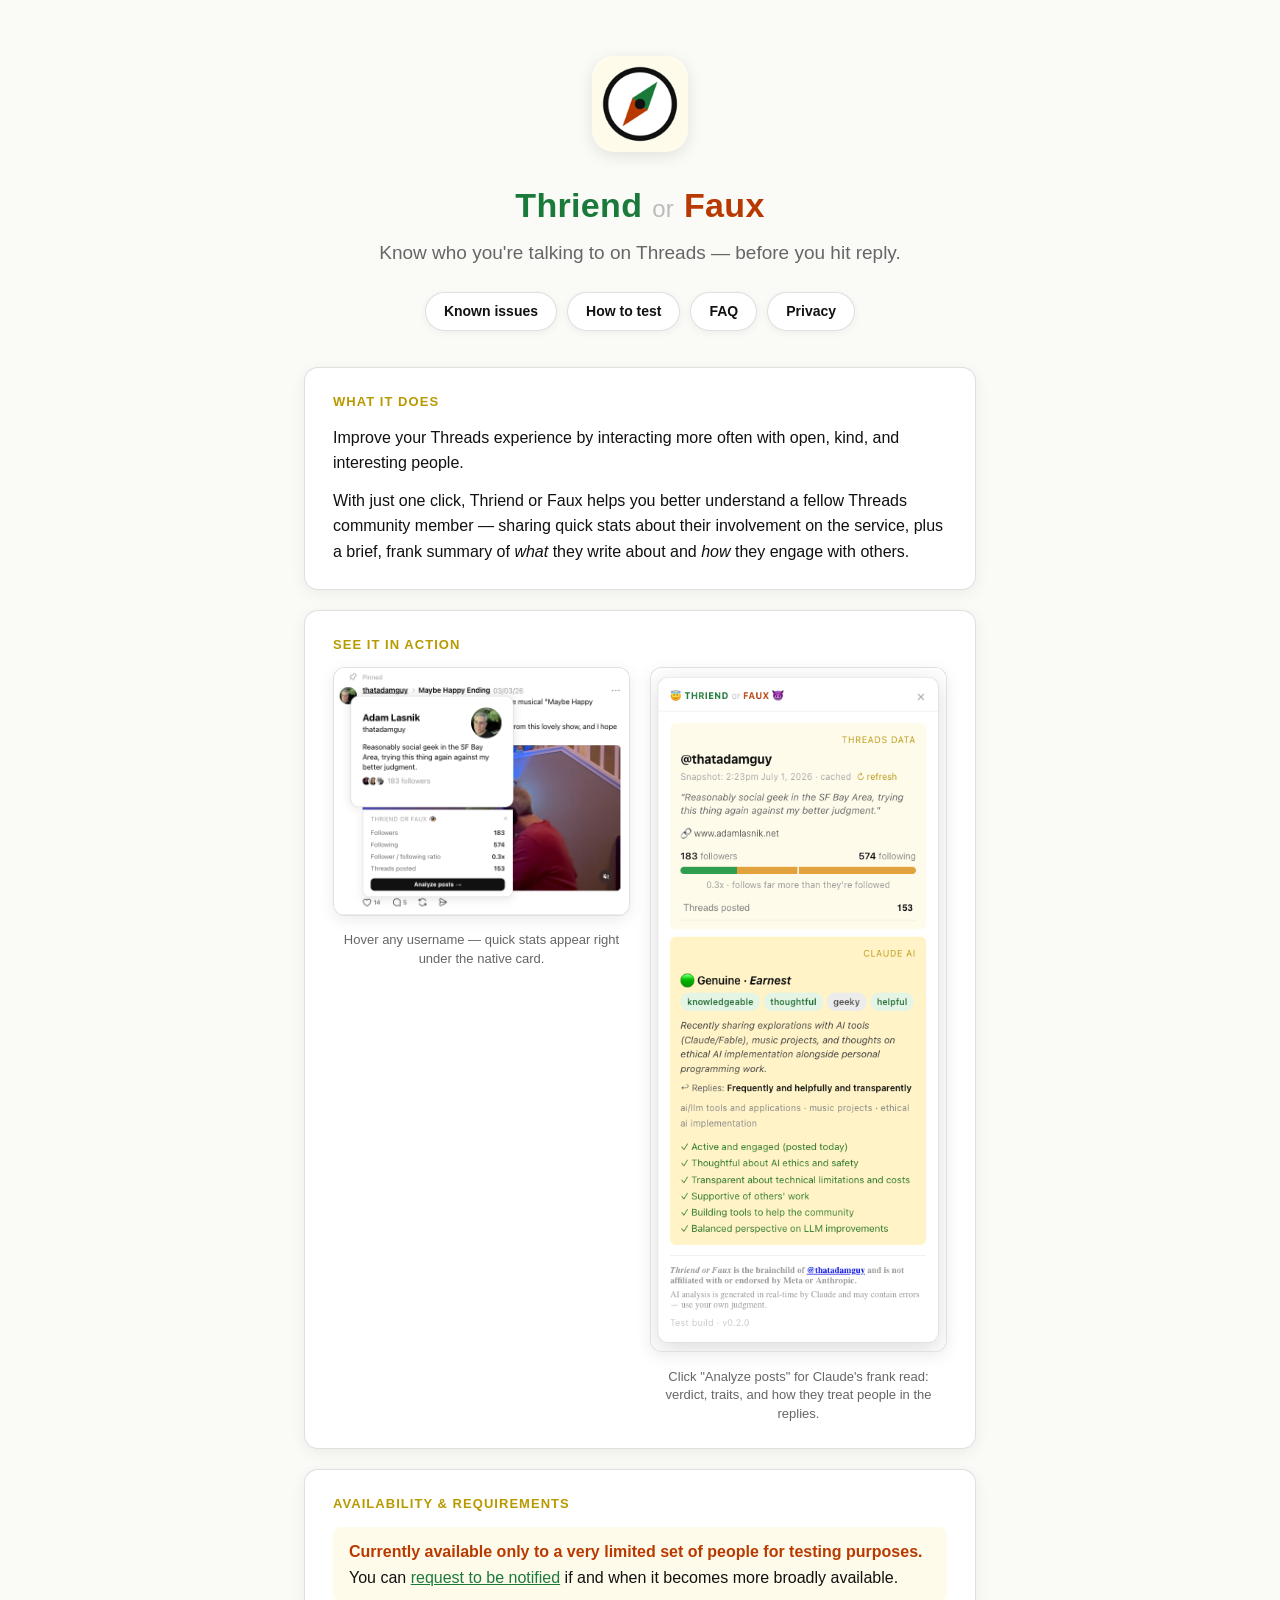
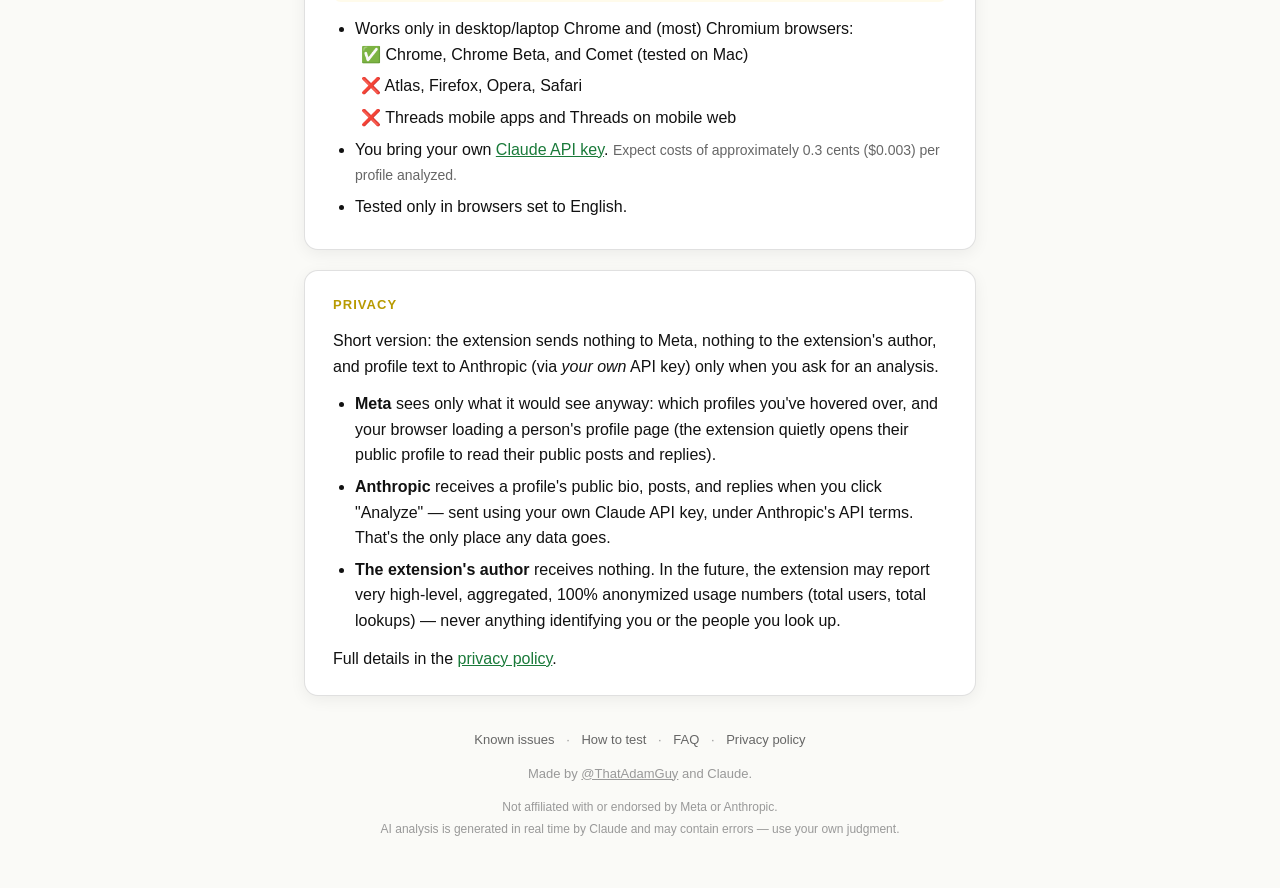
==== docs/index.html @ 0c08d5c1 "Rebuild how-to-test with pin note, bust favicon cache, drop logo-options page Co-Authored-By: Claude" ====
<!DOCTYPE html>
<html lang="en">
<head>
<meta charset="utf-8">
<meta name="viewport" content="width=device-width, initial-scale=1">
<title>Thriend or Faux — know who you&#8217;re talking to on Threads</title>
<meta name="description" content="A Chrome extension for Threads that shows quick stats and a frank AI summary of any profile you hover — so you can engage with the people worth engaging with.">
<link rel="icon" href="icon128.png?v=2">
<link rel="stylesheet" href="site.css">
</head>
<body>
<div class="wrap">

  <header class="hero">
    <img class="logo" src="icon128.png" alt="Thriend or Faux logo">
    <h1><span class="thriend">Thriend</span> <span class="or">or</span> <span class="faux">Faux</span></h1>
    <p class="tagline">Know who you're talking to on Threads — before you hit reply.</p>
    <nav class="site-nav">
      <a href="known-issues.html">Known issues</a>
      <a href="how-to-test.html">How to test</a>
      <a href="faq.html">FAQ</a>
      <a href="privacy.html">Privacy</a>
    </nav>
  </header>

  <section>
    <h2>What it does</h2>
    <p>Improve your Threads experience by interacting more often with open, kind, and interesting people.</p>
    <p>With just one click, Thriend or Faux helps you better understand a fellow Threads community member — sharing quick stats about their involvement on the service, plus a brief, frank summary of <em>what</em> they write about and <em>how</em> they engage with others.</p>
  </section>

  <section>
    <h2>See it in action</h2>
    <div class="shots">
      <figure>
        <img src="img/hover-panel.png" alt="Hovering a username on Threads: the native hover card appears with the Thriend or Faux stats panel attached below it, showing follower counts, ratio, and an Analyze posts button.">
        <figcaption>Hover any username — quick stats appear right under the native card.</figcaption>
      </figure>
      <figure>
        <img src="img/side-panel.png" alt="The Thriend or Faux side panel showing Threads stats for a profile plus a Claude AI assessment: a Genuine · Earnest verdict, trait chips, a summary of topics, and a list of positives.">
        <figcaption>Click "Analyze posts" for Claude's frank read: verdict, traits, and how they treat people in the replies.</figcaption>
      </figure>
    </div>
  </section>

  <section>
    <h2>Availability &amp; requirements</h2>
    <div class="beta-note">
      <strong>Currently available only to a very limited set of people for testing purposes.</strong>
      You can <a href="https://forms.gle/4QQUTP69z9Ebgtzc9">request to be notified</a> if and when it becomes more broadly available.
    </div>
    <ul>
      <li>Works only in desktop/laptop Chrome and (most) Chromium browsers:
        <ul class="browser-list">
          <li>✅ Chrome, Chrome Beta, and Comet (tested on Mac)</li>
          <li>❌ Atlas, Firefox, Opera, Safari</li>
          <li>❌ Threads mobile apps and Threads on mobile web</li>
        </ul>
      </li>
      <li>You bring your own <a href="https://platform.claude.com/">Claude API key</a>. <span class="cost">Expect costs of approximately 0.3&nbsp;cents ($0.003) per profile analyzed.</span></li>
      <li>Tested only in browsers set to English.</li>
    </ul>
  </section>

  <section>
    <h2>Privacy</h2>
    <p>Short version: the extension sends nothing to Meta, nothing to the extension's author, and profile text to Anthropic (via <em>your own</em> API key) only when you ask for an analysis.</p>
    <ul>
      <li><strong>Meta</strong> sees only what it would see anyway: which profiles you've hovered over, and your browser loading a person's profile page (the extension quietly opens their public profile to read their public posts and replies).</li>
      <li><strong>Anthropic</strong> receives a profile's public bio, posts, and replies when you click "Analyze" — sent using your own Claude API key, under Anthropic's API terms. That's the only place any data goes.</li>
      <li><strong>The extension's author</strong> receives nothing. In the future, the extension may report very high-level, aggregated, 100% anonymized usage numbers (total users, total lookups) — never anything identifying you or the people you look up.</li>
    </ul>
    <p>Full details in the <a href="privacy.html">privacy policy</a>.</p>
  </section>

  <footer>
    <nav>
      <a href="known-issues.html">Known issues</a> ·
      <a href="how-to-test.html">How to test</a> ·
      <a href="faq.html">FAQ</a> ·
      <a href="privacy.html">Privacy policy</a>
    </nav>
    <p>Made by <a href="https://www.threads.com/@thatadamguy">@ThatAdamGuy</a> and Claude.</p>
    <p class="disclaimer">Not affiliated with or endorsed by Meta or Anthropic.<br>
    AI analysis is generated in real time by Claude and may contain errors — use your own judgment.</p>
  </footer>

</div>
</body>
</html>
---- docs/site.css ----
/* Shared styles for the Thriend or Faux microsite */

:root {
  --thriend: #1a7a3a;
  --faux: #b83a00;
  --ink: #111;
  --muted: #666;
  --faint: #999;
  --amber-bg: #fffbeb;
  --amber-deep: #fef3c7;
  --amber-text: #b89a00;
  --card-border: rgba(0,0,0,0.12);
}
* { box-sizing: border-box; }
body {
  margin: 0;
  font-family: -apple-system, BlinkMacSystemFont, "Segoe UI", sans-serif;
  color: var(--ink);
  background: #fafaf7;
  line-height: 1.6;
  font-size: 16px;
}
.wrap {
  max-width: 720px;
  margin: 0 auto;
  padding: 0 24px 48px;
}

/* --- Hero (home page) --- */
header.hero {
  text-align: center;
  padding: 56px 0 36px;
}
header.hero img.logo {
  width: 96px;
  height: 96px;
  border-radius: 22px;
  box-shadow: 0 4px 16px rgba(0,0,0,0.10);
}
h1 {
  font-size: 34px;
  font-weight: 800;
  letter-spacing: 0.01em;
  margin: 18px 0 6px;
}
h1 .thriend { color: var(--thriend); }
h1 .or { font-weight: 400; font-size: 24px; color: #bbb; }
h1 .faux { color: var(--faux); }
.tagline {
  font-size: 19px;
  color: var(--muted);
  margin: 0 auto;
  max-width: 34em;
}

/* --- Primary nav (pill links under the hero) --- */
nav.site-nav {
  display: flex;
  flex-wrap: wrap;
  gap: 10px;
  justify-content: center;
  margin-top: 24px;
}
nav.site-nav a {
  padding: 7px 18px;
  border-radius: 999px;
  background: #fff;
  border: 1px solid var(--card-border);
  box-shadow: 0 2px 8px rgba(0,0,0,0.05);
  font-size: 14px;
  font-weight: 600;
  color: var(--ink);
  text-decoration: none;
  transition: border-color 0.12s, color 0.12s;
}
nav.site-nav a:hover {
  border-color: var(--thriend);
  color: var(--thriend);
}

/* --- Subpage header --- */
header.page {
  padding: 32px 0 8px;
}
header.page .crumb {
  font-size: 13px;
  text-decoration: none;
  color: var(--faint);
}
header.page .crumb:hover { color: var(--muted); }
header.page .crumb .thriend { color: var(--thriend); font-weight: 700; }
header.page .crumb .faux { color: var(--faux); font-weight: 700; }
header.page h1 {
  font-size: 27px;
  margin: 14px 0 2px;
}
.updated {
  color: var(--faint);
  font-size: 13px;
  margin: 0 0 24px;
}

/* --- Sections --- */
section {
  background: #fff;
  border: 1px solid var(--card-border);
  border-radius: 14px;
  box-shadow: 0 4px 16px rgba(0,0,0,0.06);
  padding: 24px 28px;
  margin-bottom: 20px;
}
h2 {
  font-size: 13px;
  text-transform: uppercase;
  letter-spacing: 0.08em;
  color: var(--amber-text);
  margin: 0 0 12px;
}
h3 {
  font-size: 16px;
  margin: 18px 0 6px;
}
h3:first-of-type { margin-top: 0; }
p { margin: 0 0 12px; }
p:last-child, ul:last-child { margin-bottom: 0; }
ul { margin: 0 0 12px; padding-left: 22px; }
li { margin-bottom: 6px; }
a { color: var(--thriend); }
a:hover { color: #135c2b; }

.beta-note {
  background: var(--amber-bg);
  border-radius: 8px;
  padding: 12px 16px;
  margin-bottom: 14px;
}
.beta-note strong { color: var(--faux); }

.browser-list { list-style: none; padding-left: 4px; }
.browser-list li { padding-left: 2px; }

.cost {
  font-size: 14px;
  color: var(--muted);
}

.coming-soon {
  color: var(--faint);
  font-style: italic;
}

/* --- Screenshots --- */
.shots {
  display: flex;
  gap: 20px;
  align-items: flex-start;
  flex-wrap: wrap;
  justify-content: center;
}
.shots figure {
  flex: 1 1 280px;
  max-width: 330px;
  margin: 0;
}
.shots img {
  width: 100%;
  height: auto;
  border-radius: 12px;
  border: 1px solid var(--card-border);
  box-shadow: 0 4px 16px rgba(0,0,0,0.08);
  background: #fff;
}
.shots figcaption {
  font-size: 13px;
  color: var(--muted);
  text-align: center;
  margin-top: 8px;
  line-height: 1.45;
}

/* --- Footer --- */
footer {
  text-align: center;
  font-size: 13px;
  color: var(--faint);
  padding-top: 12px;
  line-height: 1.8;
}
footer a { color: var(--faint); }
footer .disclaimer { font-size: 12px; }
footer nav {
  margin-bottom: 10px;
  font-size: 13px;
}
footer nav a {
  color: var(--muted);
  text-decoration: none;
  margin: 0 8px;
}
footer nav a:hover { text-decoration: underline; }
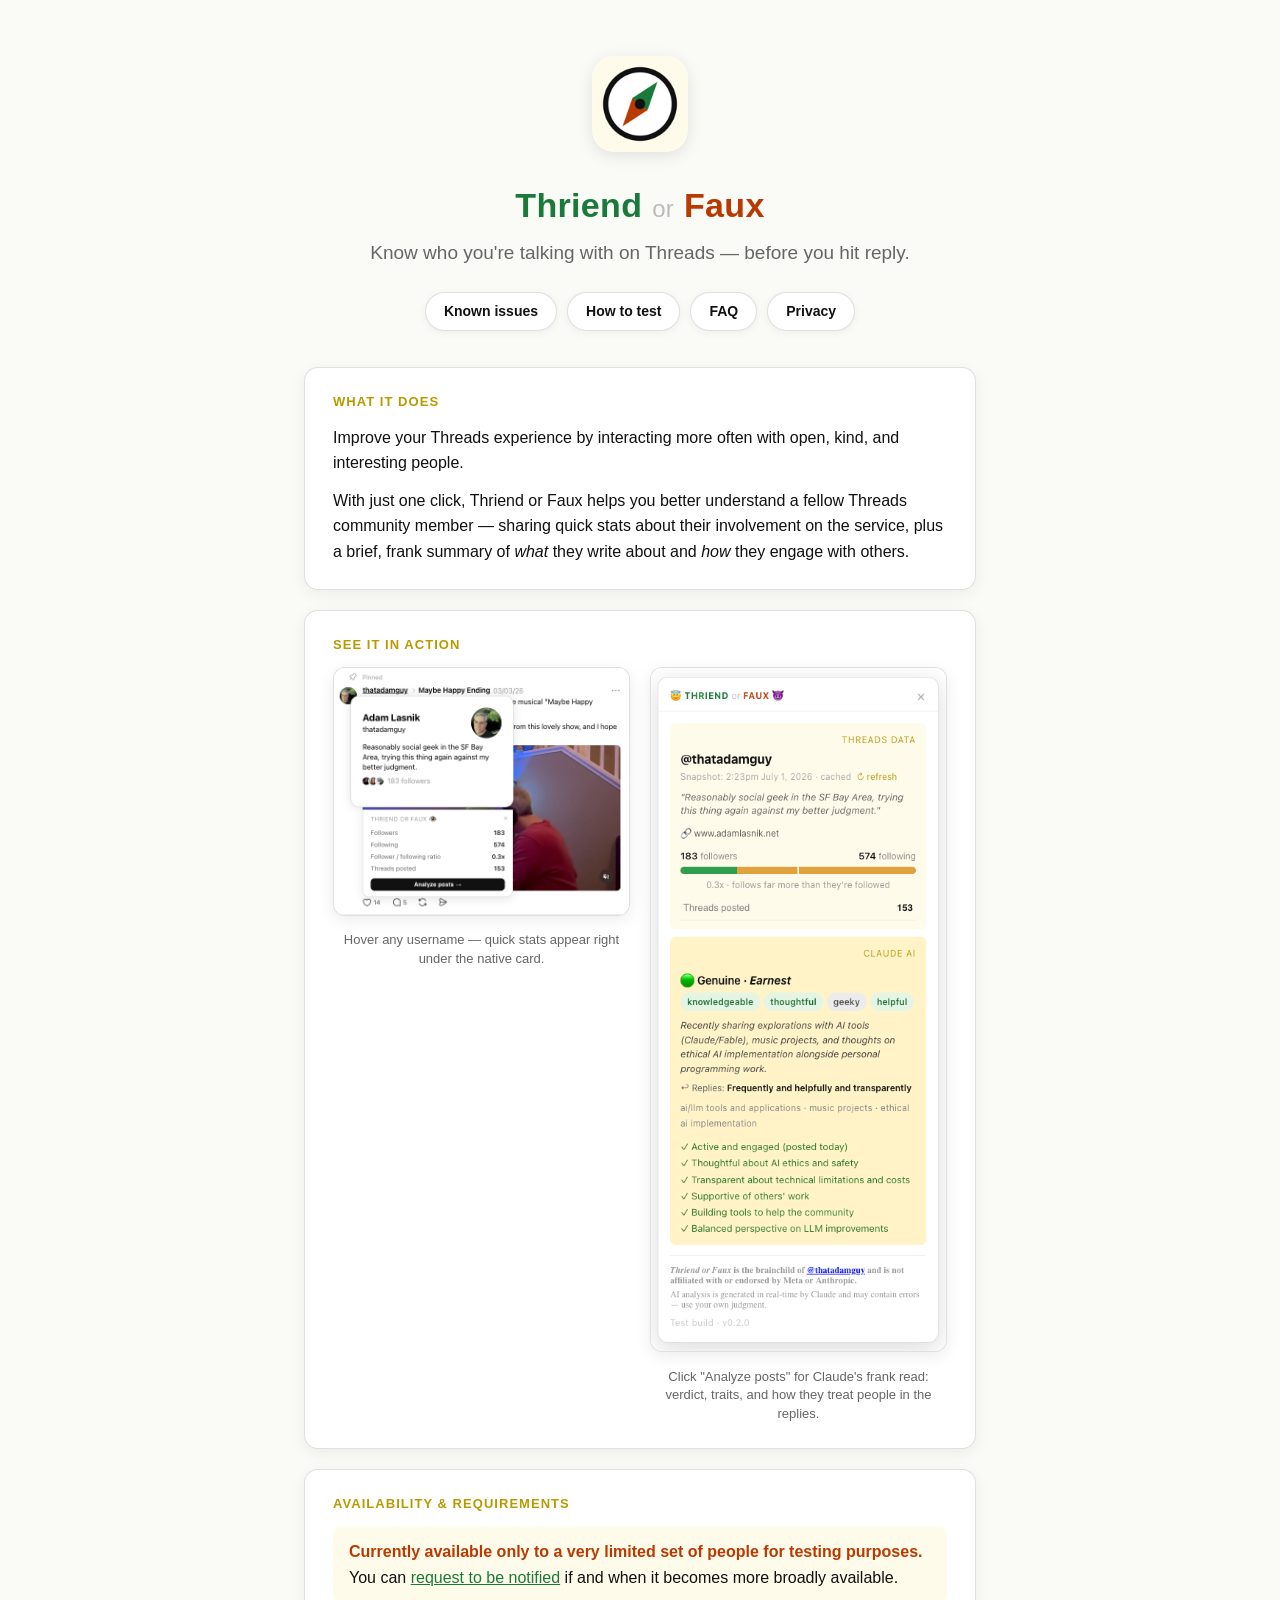
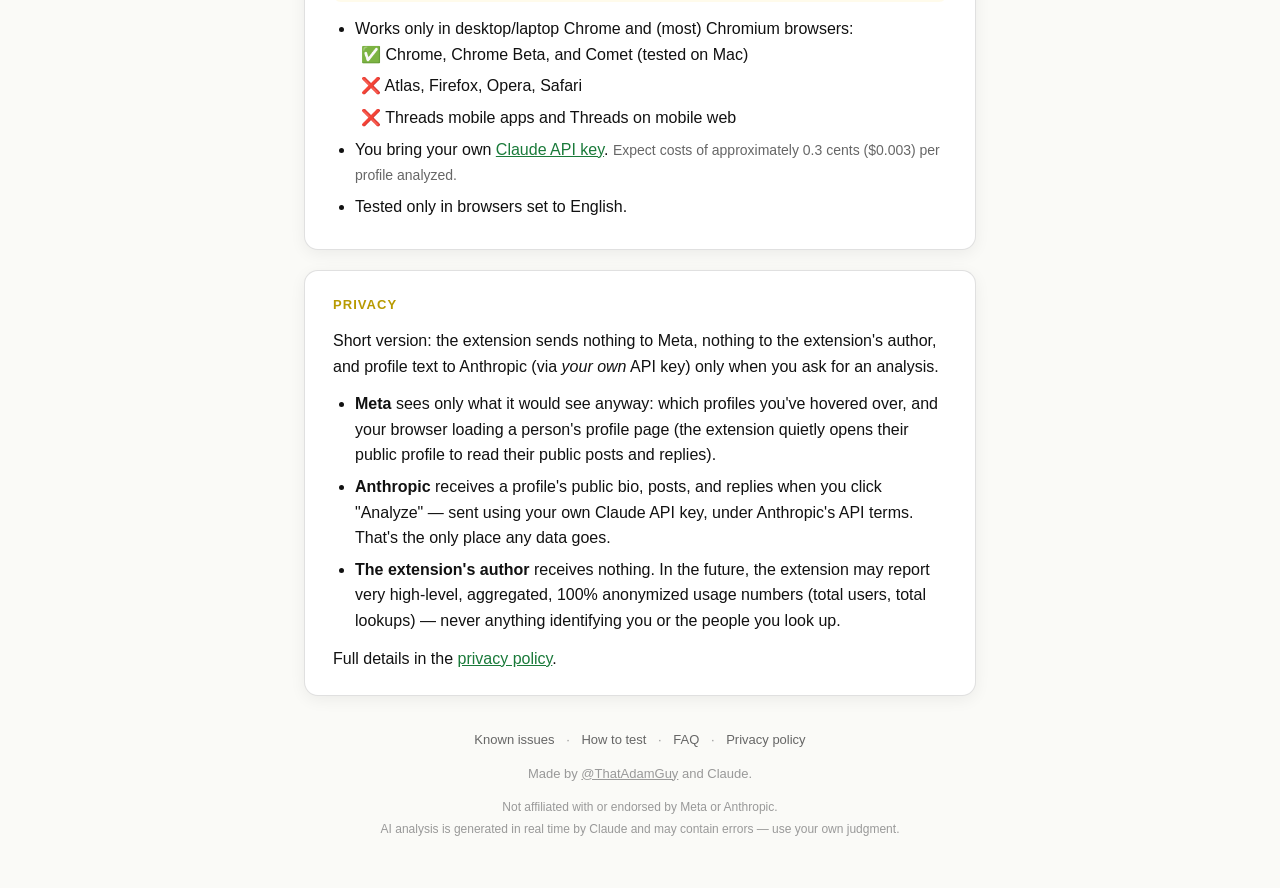
==== commit ca6b55bc: "Tagline: 'talking with' instead of 'talking to' Co-Authored-By: Claude Fable 5 <noreply@anthropic.co" ====
--- a/docs/index.html
+++ b/docs/index.html
@@ -3,7 +3,7 @@
 <head>
 <meta charset="utf-8">
 <meta name="viewport" content="width=device-width, initial-scale=1">
-<title>Thriend or Faux — know who you&#8217;re talking to on Threads</title>
+<title>Thriend or Faux — know who you&#8217;re talking with on Threads</title>
 <meta name="description" content="A Chrome extension for Threads that shows quick stats and a frank AI summary of any profile you hover — so you can engage with the people worth engaging with.">
 <link rel="icon" href="icon128.png?v=2">
 <link rel="stylesheet" href="site.css">
@@ -14,7 +14,7 @@
   <header class="hero">
     <img class="logo" src="icon128.png" alt="Thriend or Faux logo">
     <h1><span class="thriend">Thriend</span> <span class="or">or</span> <span class="faux">Faux</span></h1>
-    <p class="tagline">Know who you're talking to on Threads — before you hit reply.</p>
+    <p class="tagline">Know who you're talking with on Threads — before you hit reply.</p>
     <nav class="site-nav">
       <a href="known-issues.html">Known issues</a>
       <a href="how-to-test.html">How to test</a>
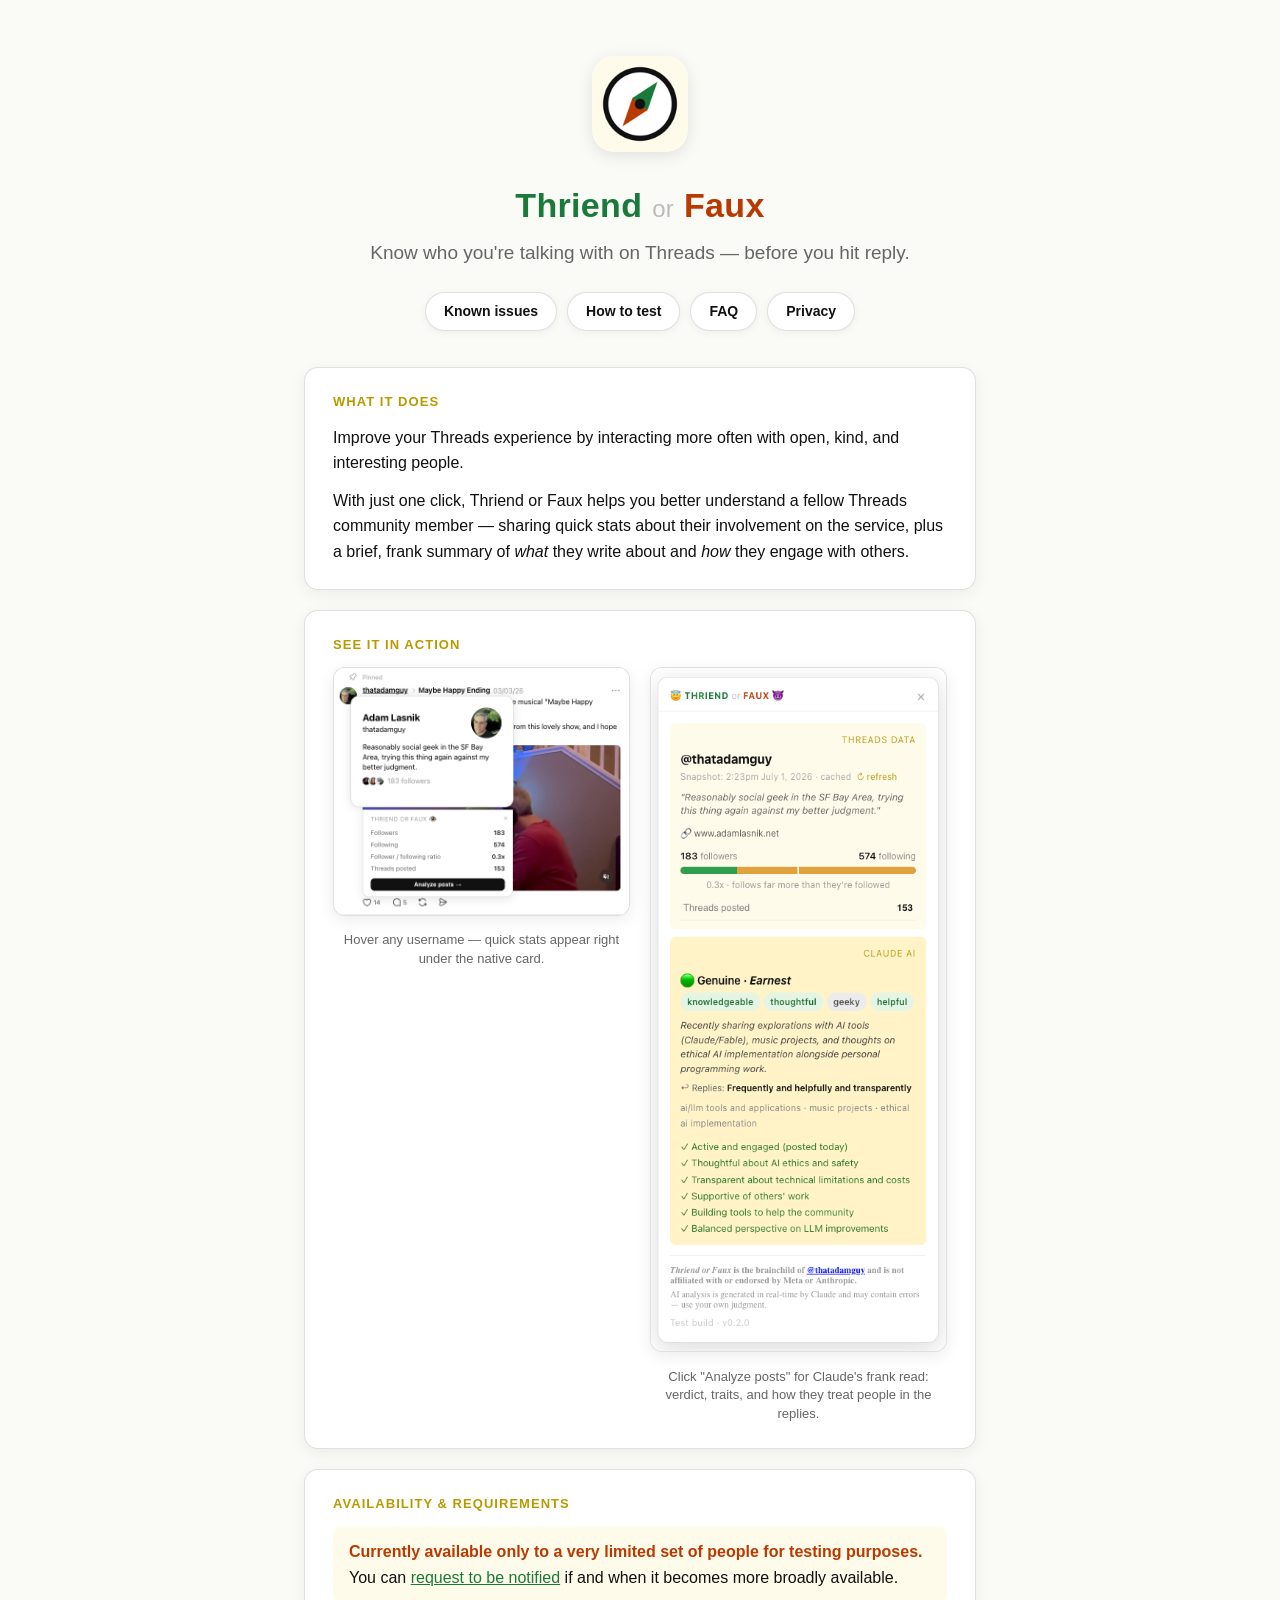
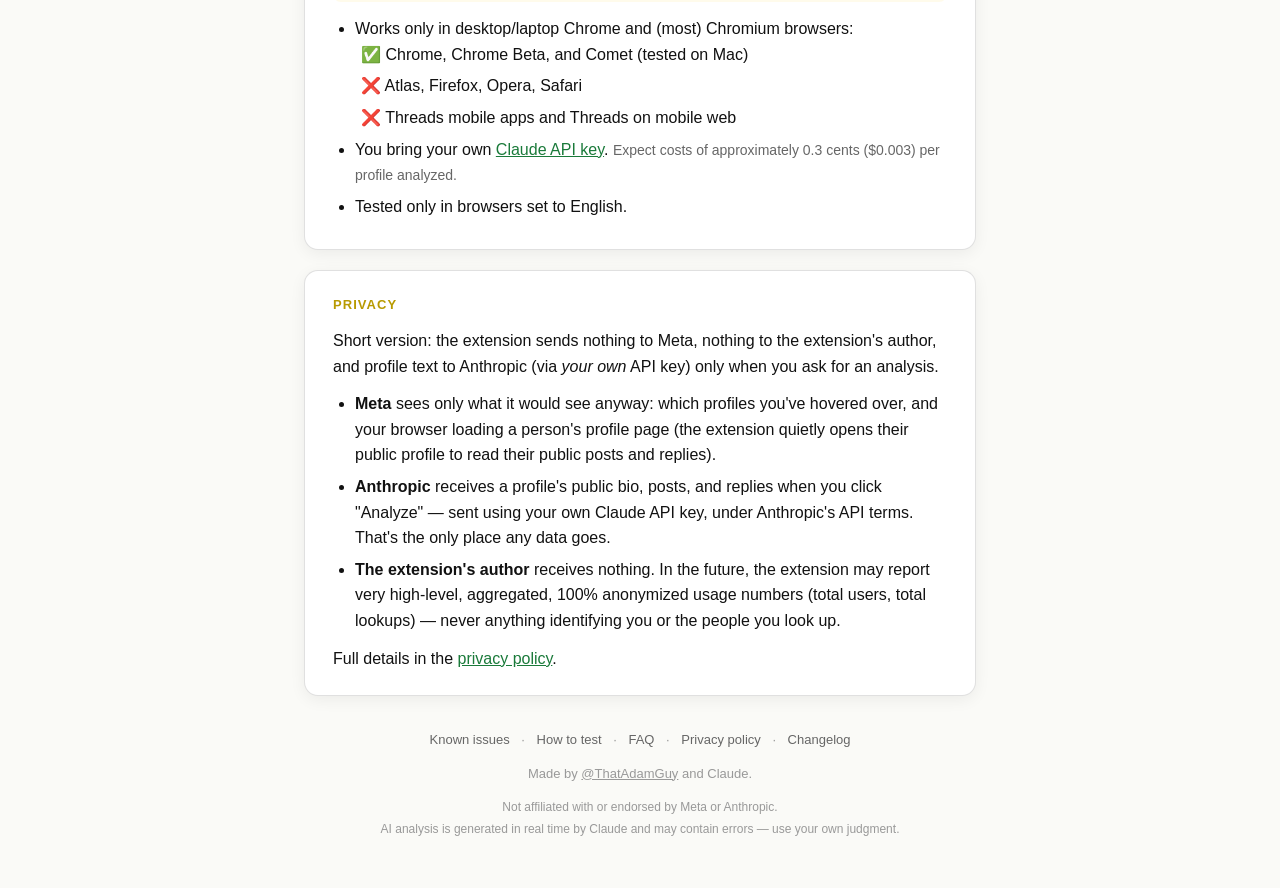
==== commit d00b0ce0: "Add changelog page, link from all footers Co-Authored-By: Claude Fable 5 <noreply@anthropic.com>" ====
--- a/docs/index.html
+++ b/docs/index.html
@@ -78,7 +78,8 @@
       <a href="known-issues.html">Known issues</a> ·
       <a href="how-to-test.html">How to test</a> ·
       <a href="faq.html">FAQ</a> ·
-      <a href="privacy.html">Privacy policy</a>
+      <a href="privacy.html">Privacy policy</a> ·
+      <a href="changelog.html">Changelog</a>
     </nav>
     <p>Made by <a href="https://www.threads.com/@thatadamguy">@ThatAdamGuy</a> and Claude.</p>
     <p class="disclaimer">Not affiliated with or endorsed by Meta or Anthropic.<br>
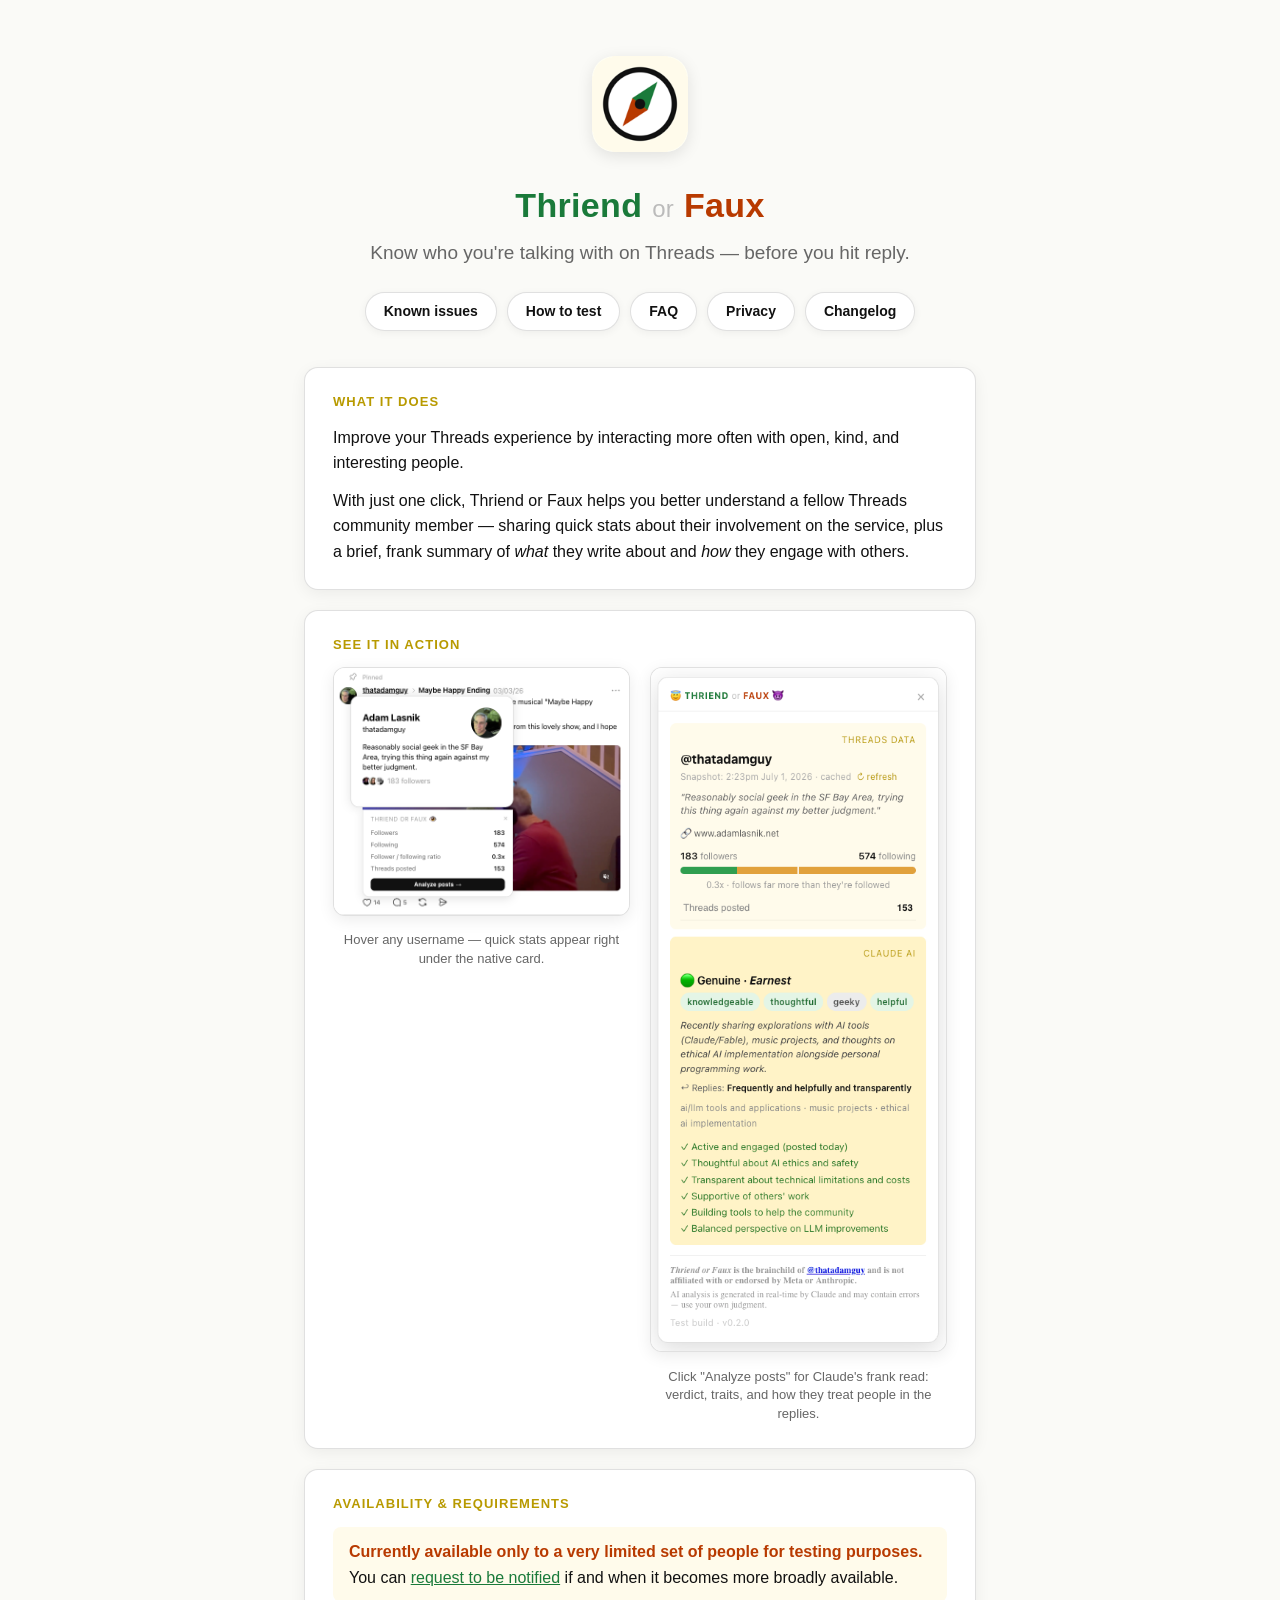
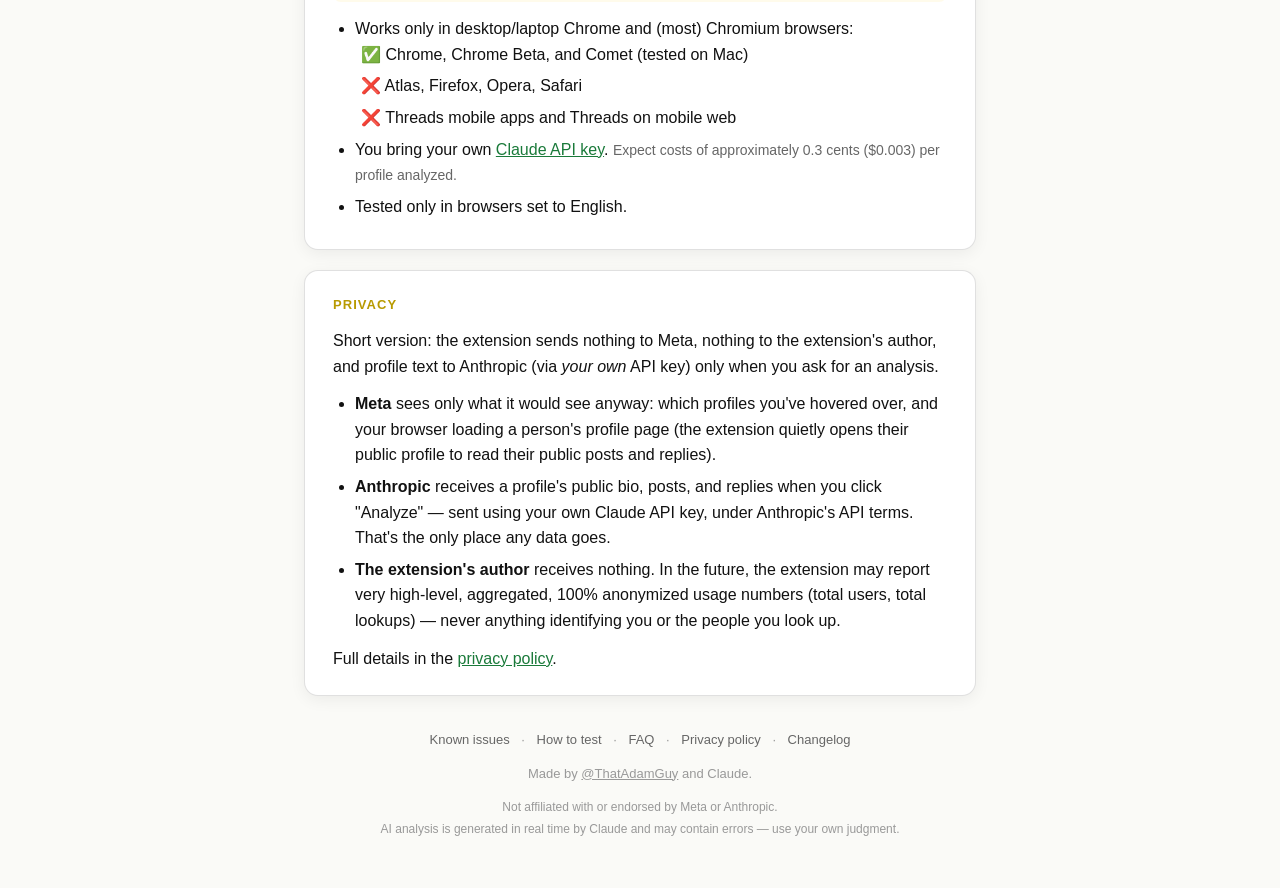
==== commit b13298f5: "Add Changelog pill to homepage nav Co-Authored-By: Claude Fable 5 <noreply@anthropic.com>" ====
--- a/docs/index.html
+++ b/docs/index.html
@@ -20,6 +20,7 @@
       <a href="how-to-test.html">How to test</a>
       <a href="faq.html">FAQ</a>
       <a href="privacy.html">Privacy</a>
+      <a href="changelog.html">Changelog</a>
     </nav>
   </header>
 
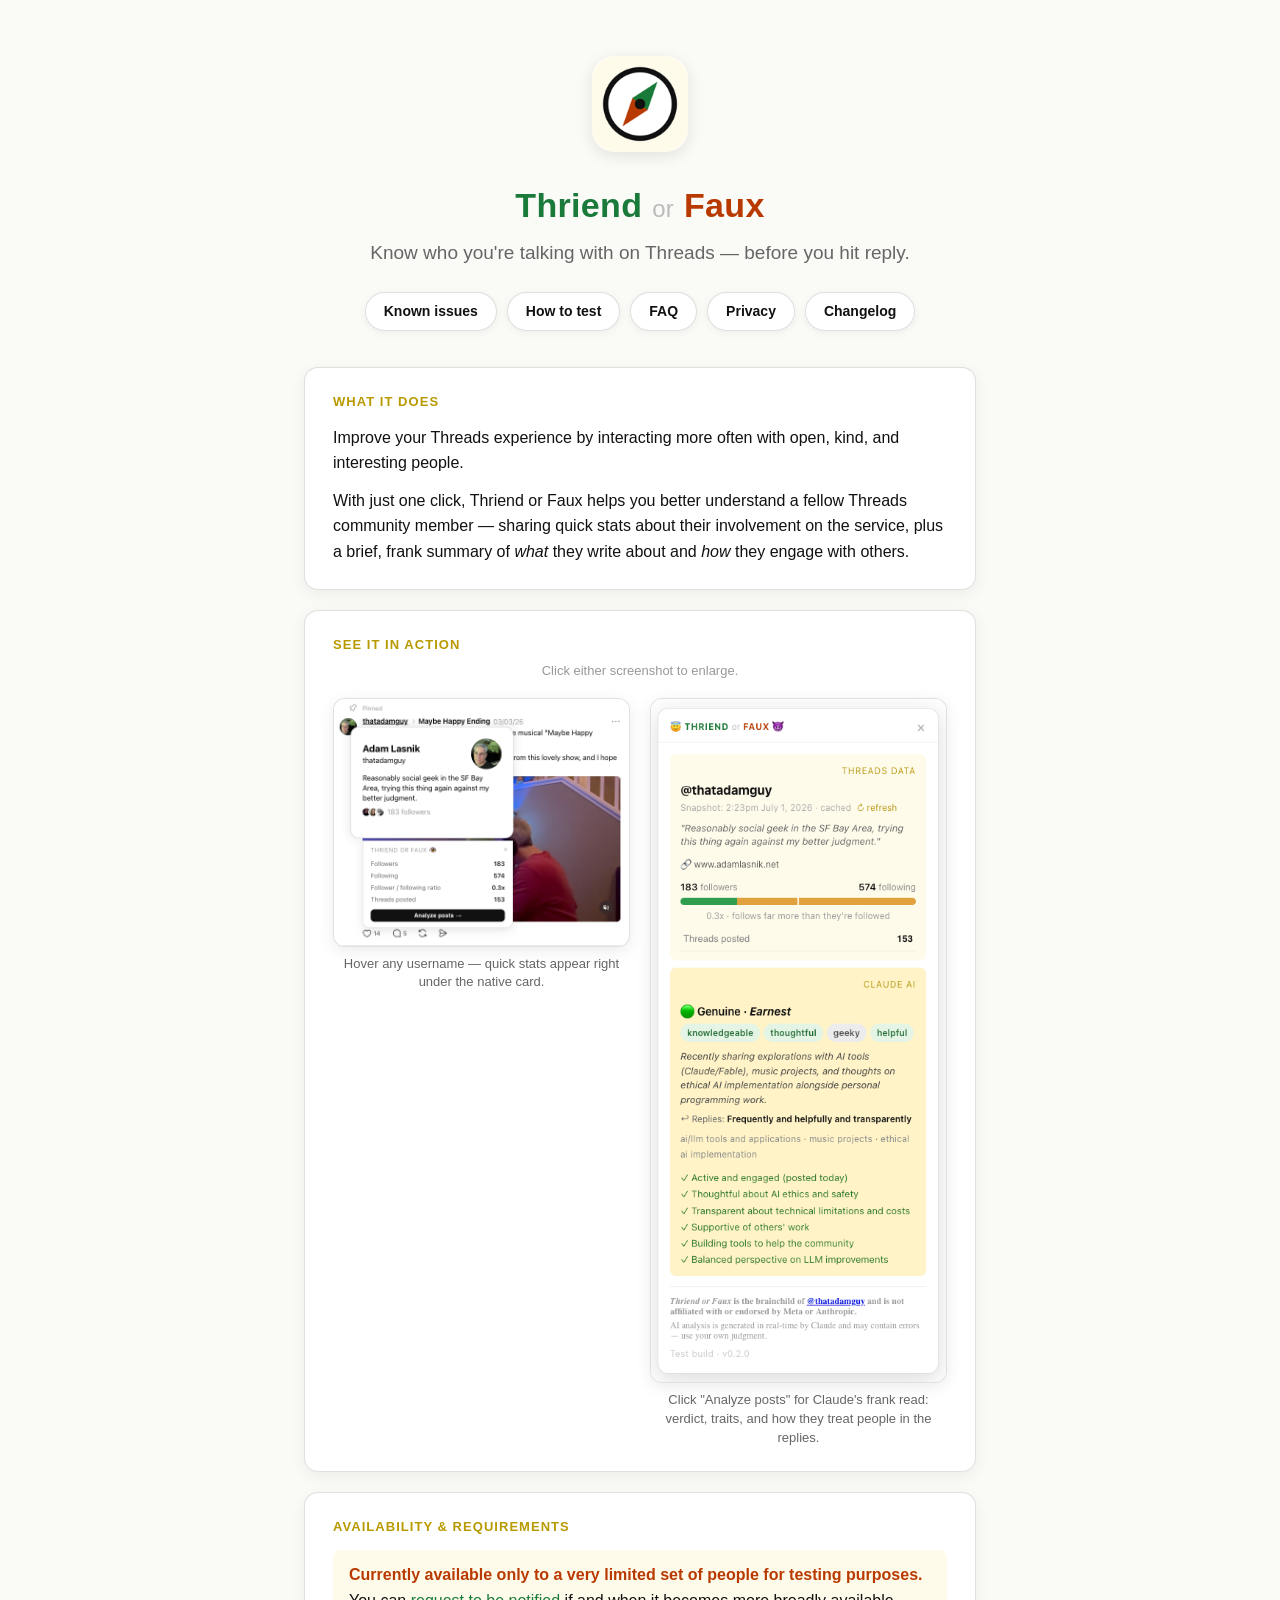
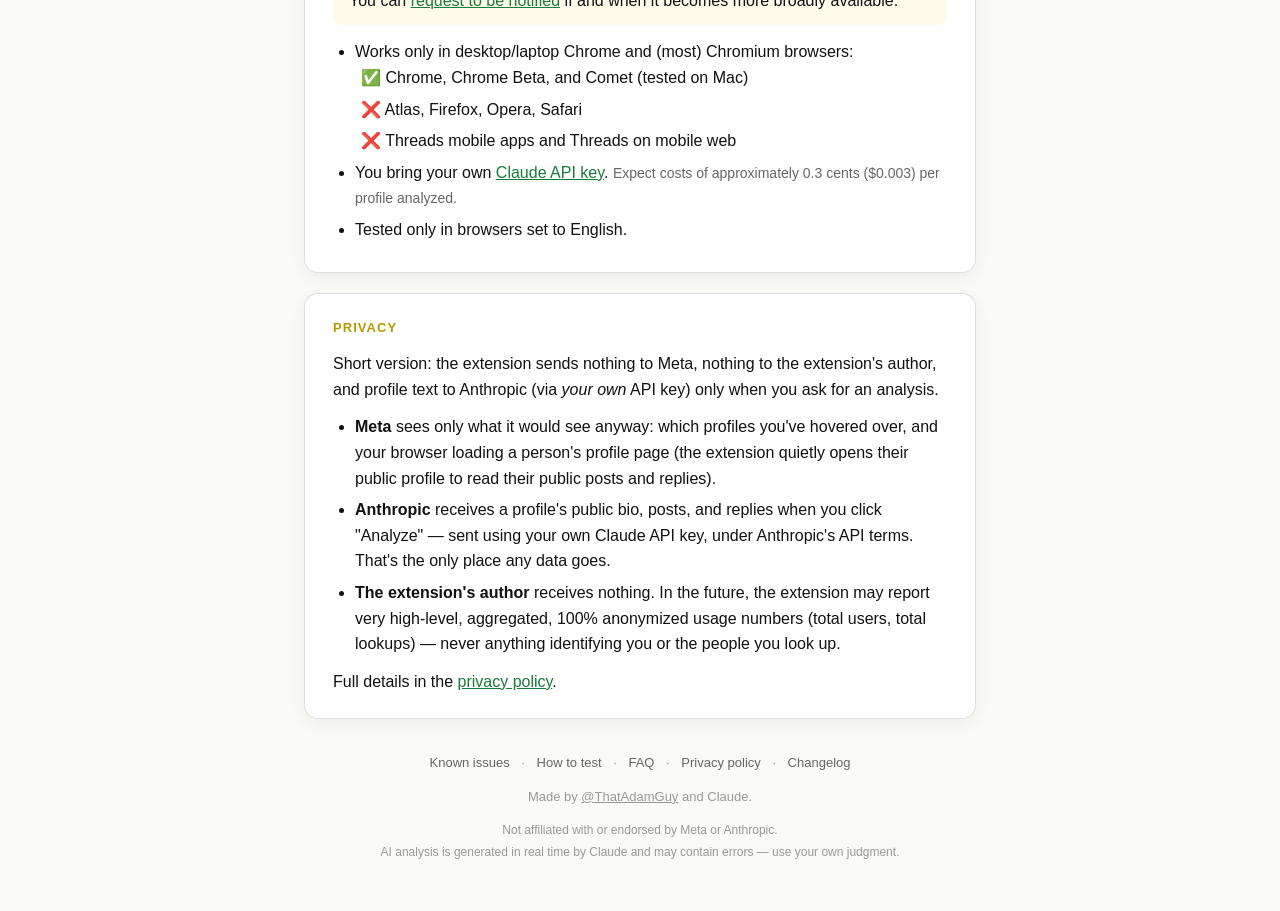
==== commit 22ca56b5: "Add click-to-enlarge lightbox for screenshots on homepage Co-Authored-By: Claude Fable 5 <noreply@an" ====
--- a/docs/index.html
+++ b/docs/index.html
@@ -32,13 +32,20 @@
 
   <section>
     <h2>See it in action</h2>
+    <p class="shots-hint">Click either screenshot to enlarge.</p>
     <div class="shots">
       <figure>
-        <img src="img/hover-panel.png" alt="Hovering a username on Threads: the native hover card appears with the Thriend or Faux stats panel attached below it, showing follower counts, ratio, and an Analyze posts button.">
+        <button type="button" class="tof-zoom-trigger" aria-label="Enlarge screenshot: hover panel">
+          <img src="img/hover-panel.png" alt="Hovering a username on Threads: the native hover card appears with the Thriend or Faux stats panel attached below it, showing follower counts, ratio, and an Analyze posts button.">
+          <span class="tof-zoom-hint">🔍</span>
+        </button>
         <figcaption>Hover any username — quick stats appear right under the native card.</figcaption>
       </figure>
       <figure>
-        <img src="img/side-panel.png" alt="The Thriend or Faux side panel showing Threads stats for a profile plus a Claude AI assessment: a Genuine · Earnest verdict, trait chips, a summary of topics, and a list of positives.">
+        <button type="button" class="tof-zoom-trigger" aria-label="Enlarge screenshot: side panel analysis">
+          <img src="img/side-panel.png" alt="The Thriend or Faux side panel showing Threads stats for a profile plus a Claude AI assessment: a Genuine · Earnest verdict, trait chips, a summary of topics, and a list of positives.">
+          <span class="tof-zoom-hint">🔍</span>
+        </button>
         <figcaption>Click "Analyze posts" for Claude's frank read: verdict, traits, and how they treat people in the replies.</figcaption>
       </figure>
     </div>
@@ -88,5 +95,6 @@
   </footer>
 
 </div>
+<script src="site.js" defer></script>
 </body>
 </html>
--- a/docs/site.css
+++ b/docs/site.css
@@ -150,6 +150,12 @@
 }
 
 /* --- Screenshots --- */
+.shots-hint {
+  font-size: 13px;
+  color: var(--faint);
+  text-align: center;
+  margin: -6px 0 16px;
+}
 .shots {
   display: flex;
   gap: 20px;
@@ -165,6 +171,7 @@
 .shots img {
   width: 100%;
   height: auto;
+  display: block;
   border-radius: 12px;
   border: 1px solid var(--card-border);
   box-shadow: 0 4px 16px rgba(0,0,0,0.08);
@@ -177,6 +184,86 @@
   margin-top: 8px;
   line-height: 1.45;
 }
+
+/* Screenshot → lightbox trigger */
+.tof-zoom-trigger {
+  all: unset;
+  position: relative;
+  display: block;
+  cursor: zoom-in;
+  border-radius: 12px;
+}
+.tof-zoom-trigger:focus-visible {
+  outline: 2px solid var(--thriend);
+  outline-offset: 3px;
+}
+.tof-zoom-hint {
+  position: absolute;
+  bottom: 10px;
+  right: 10px;
+  width: 30px;
+  height: 30px;
+  border-radius: 50%;
+  background: rgba(17,17,17,0.72);
+  color: #fff;
+  font-size: 14px;
+  display: flex;
+  align-items: center;
+  justify-content: center;
+  opacity: 0;
+  transition: opacity 0.15s;
+  pointer-events: none;
+}
+.tof-zoom-trigger:hover .tof-zoom-hint,
+.tof-zoom-trigger:focus-visible .tof-zoom-hint {
+  opacity: 1;
+}
+
+/* Lightbox overlay */
+.tof-lightbox-overlay {
+  position: fixed;
+  inset: 0;
+  z-index: 1000;
+  background: rgba(17,17,17,0.82);
+  display: flex;
+  align-items: center;
+  justify-content: center;
+  padding: 40px 24px;
+  opacity: 0;
+  visibility: hidden;
+  transition: opacity 0.15s ease;
+}
+.tof-lightbox-overlay.tof-open {
+  opacity: 1;
+  visibility: visible;
+}
+.tof-lightbox-overlay img {
+  max-width: min(92vw, 720px);
+  max-height: 88vh;
+  width: auto;
+  height: auto;
+  border-radius: 14px;
+  box-shadow: 0 20px 60px rgba(0,0,0,0.5);
+  background: #fff;
+}
+.tof-lightbox-close {
+  position: absolute;
+  top: 20px;
+  right: 24px;
+  width: 40px;
+  height: 40px;
+  border-radius: 50%;
+  background: rgba(255,255,255,0.14);
+  border: 1px solid rgba(255,255,255,0.35);
+  color: #fff;
+  font-size: 20px;
+  line-height: 1;
+  cursor: pointer;
+  display: flex;
+  align-items: center;
+  justify-content: center;
+}
+.tof-lightbox-close:hover { background: rgba(255,255,255,0.26); }
 
 /* --- Footer --- */
 footer {
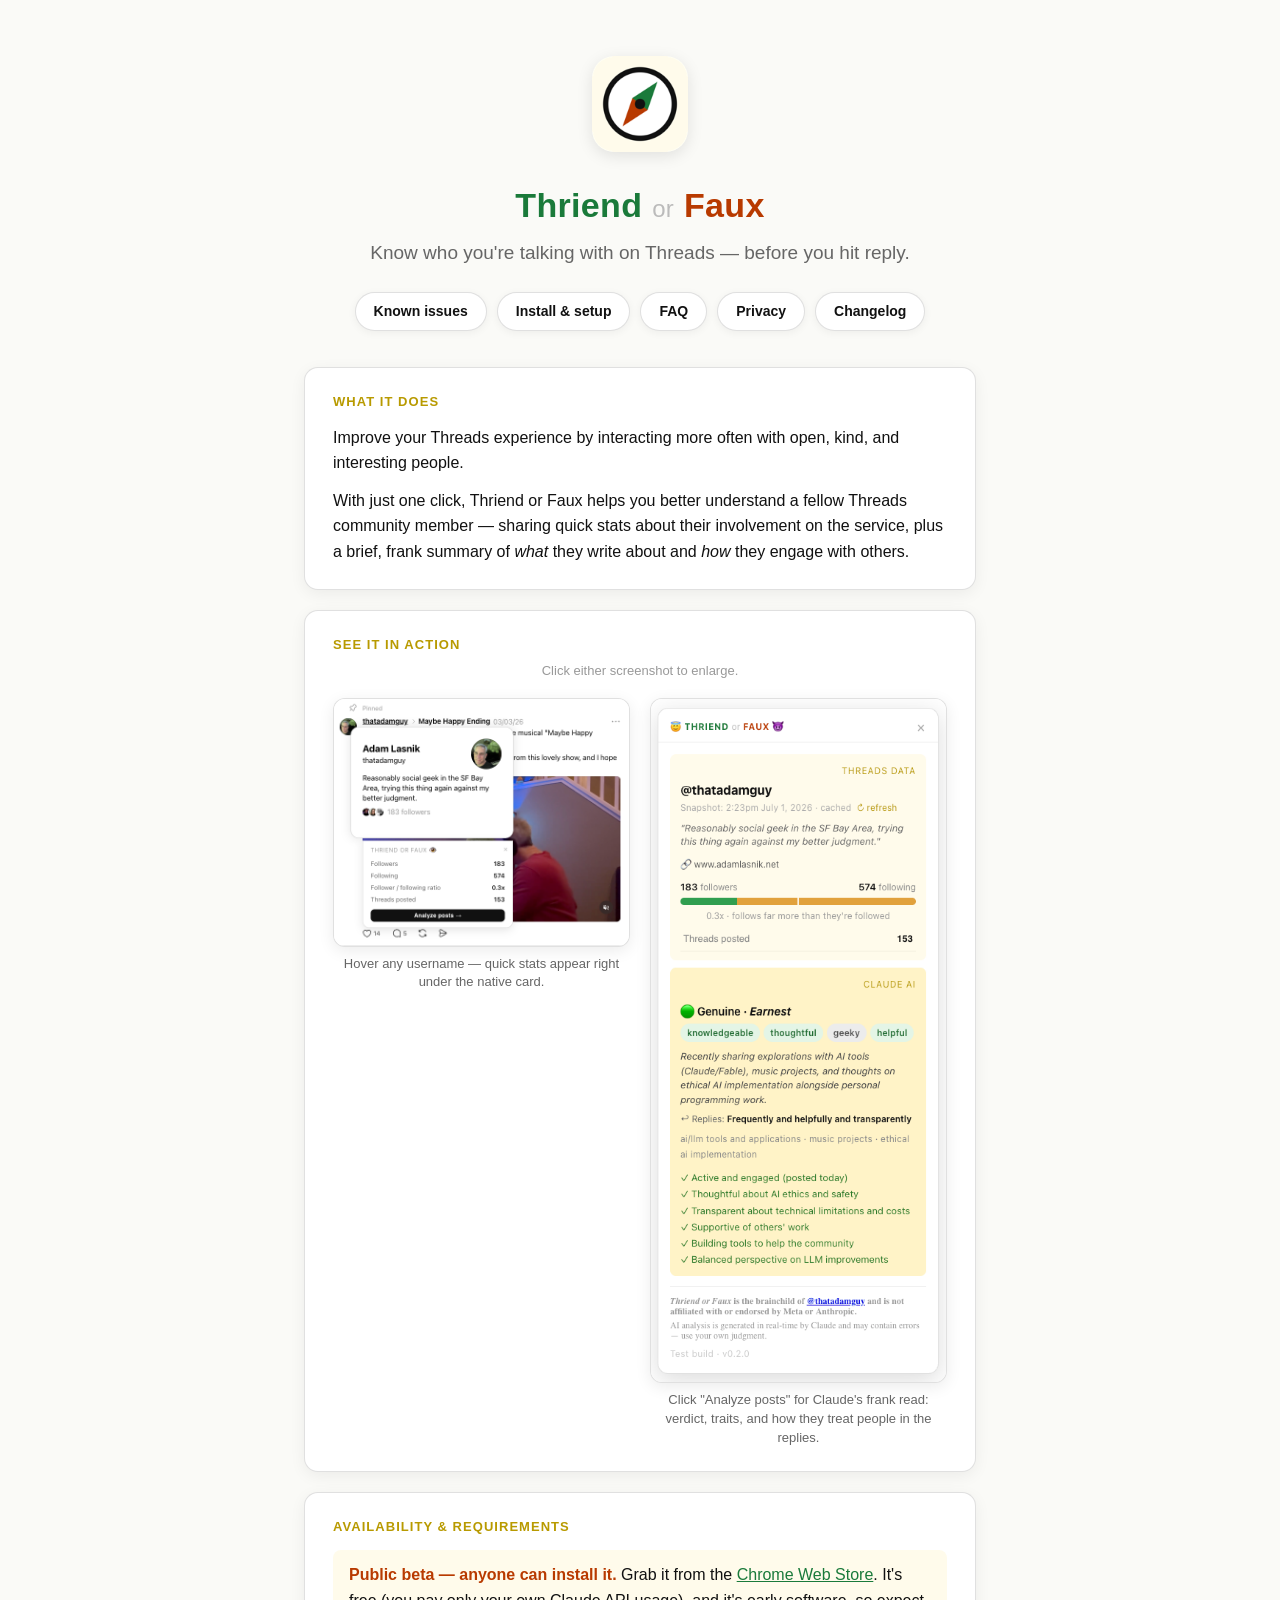
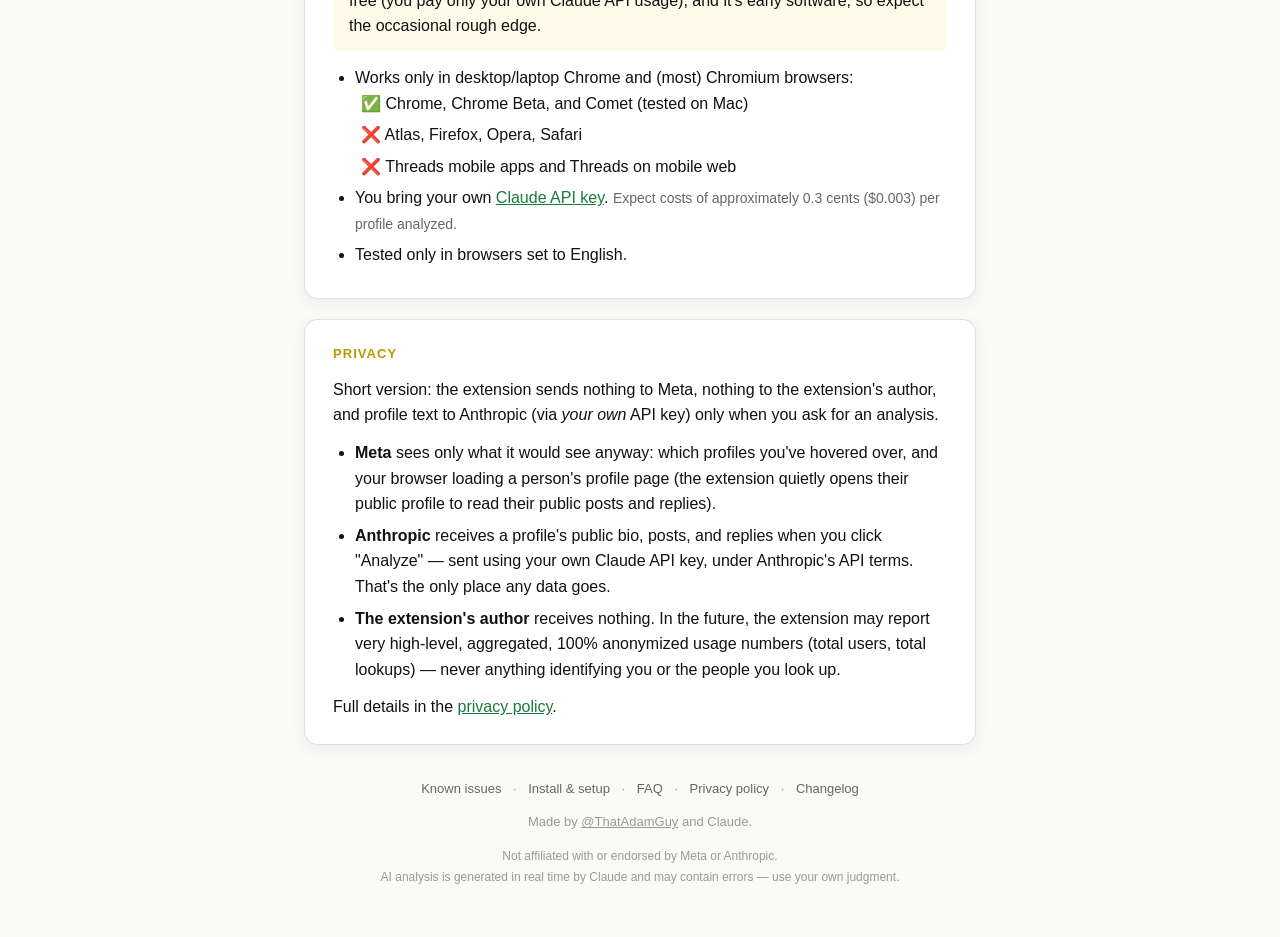
==== commit 72851d97: "v0.9.0 — public beta: safety, correctness, and public-facing framing Codex reviewed background.js, c" ====
--- a/docs/index.html
+++ b/docs/index.html
@@ -17,7 +17,7 @@
     <p class="tagline">Know who you're talking with on Threads — before you hit reply.</p>
     <nav class="site-nav">
       <a href="known-issues.html">Known issues</a>
-      <a href="how-to-test.html">How to test</a>
+      <a href="how-to-test.html">Install &amp; setup</a>
       <a href="faq.html">FAQ</a>
       <a href="privacy.html">Privacy</a>
       <a href="changelog.html">Changelog</a>
@@ -54,8 +54,8 @@
   <section>
     <h2>Availability &amp; requirements</h2>
     <div class="beta-note">
-      <strong>Currently available only to a very limited set of people for testing purposes.</strong>
-      You can <a href="https://forms.gle/4QQUTP69z9Ebgtzc9">request to be notified</a> if and when it becomes more broadly available.
+      <strong>Public beta — anyone can install it.</strong>
+      Grab it from the <a href="https://chromewebstore.google.com/detail/piobcmaphjfgmgpdidagoomnacpjoemj">Chrome Web Store</a>. It's free (you pay only your own Claude API usage), and it's early software, so expect the occasional rough edge.
     </div>
     <ul>
       <li>Works only in desktop/laptop Chrome and (most) Chromium browsers:
@@ -84,7 +84,7 @@
   <footer>
     <nav>
       <a href="known-issues.html">Known issues</a> ·
-      <a href="how-to-test.html">How to test</a> ·
+      <a href="how-to-test.html">Install &amp; setup</a> ·
       <a href="faq.html">FAQ</a> ·
       <a href="privacy.html">Privacy policy</a> ·
       <a href="changelog.html">Changelog</a>
--- a/docs/site.css
+++ b/docs/site.css
@@ -135,6 +135,46 @@
   margin-bottom: 14px;
 }
 .beta-note strong { color: var(--faux); }
+
+/* --- Tester-welcome banner (sunburst) --- */
+.tester-welcome {
+  position: relative;
+  overflow: hidden;
+  text-align: center;
+  border: 1px solid var(--card-border);
+  border-radius: 14px;
+  padding: 22px 24px;
+  margin-bottom: 20px;
+  box-shadow: 0 4px 16px rgba(0,0,0,0.06);
+  background:
+    radial-gradient(circle at 50% 50%, rgba(255,255,255,0.92) 0%, rgba(255,255,255,0.55) 40%, rgba(255,255,255,0) 64%),
+    repeating-conic-gradient(from 0deg, var(--amber-bg) 0deg 9deg, #fdedc4 9deg 18deg);
+}
+.tw-badge {
+  position: relative;
+  display: inline-block;
+  font-size: 11px;
+  font-weight: 700;
+  text-transform: uppercase;
+  letter-spacing: 0.08em;
+  color: var(--faux);
+  background: #fff;
+  border: 1px solid var(--card-border);
+  border-radius: 999px;
+  padding: 4px 12px;
+  margin-bottom: 8px;
+}
+.tester-welcome p {
+  position: relative;
+  font-size: 16px;
+  font-weight: 600;
+  color: var(--ink);
+  margin: 0;
+}
+.tester-welcome a {
+  color: var(--thriend);
+  font-weight: 700;
+}
 
 .browser-list { list-style: none; padding-left: 4px; }
 .browser-list li { padding-left: 2px; }
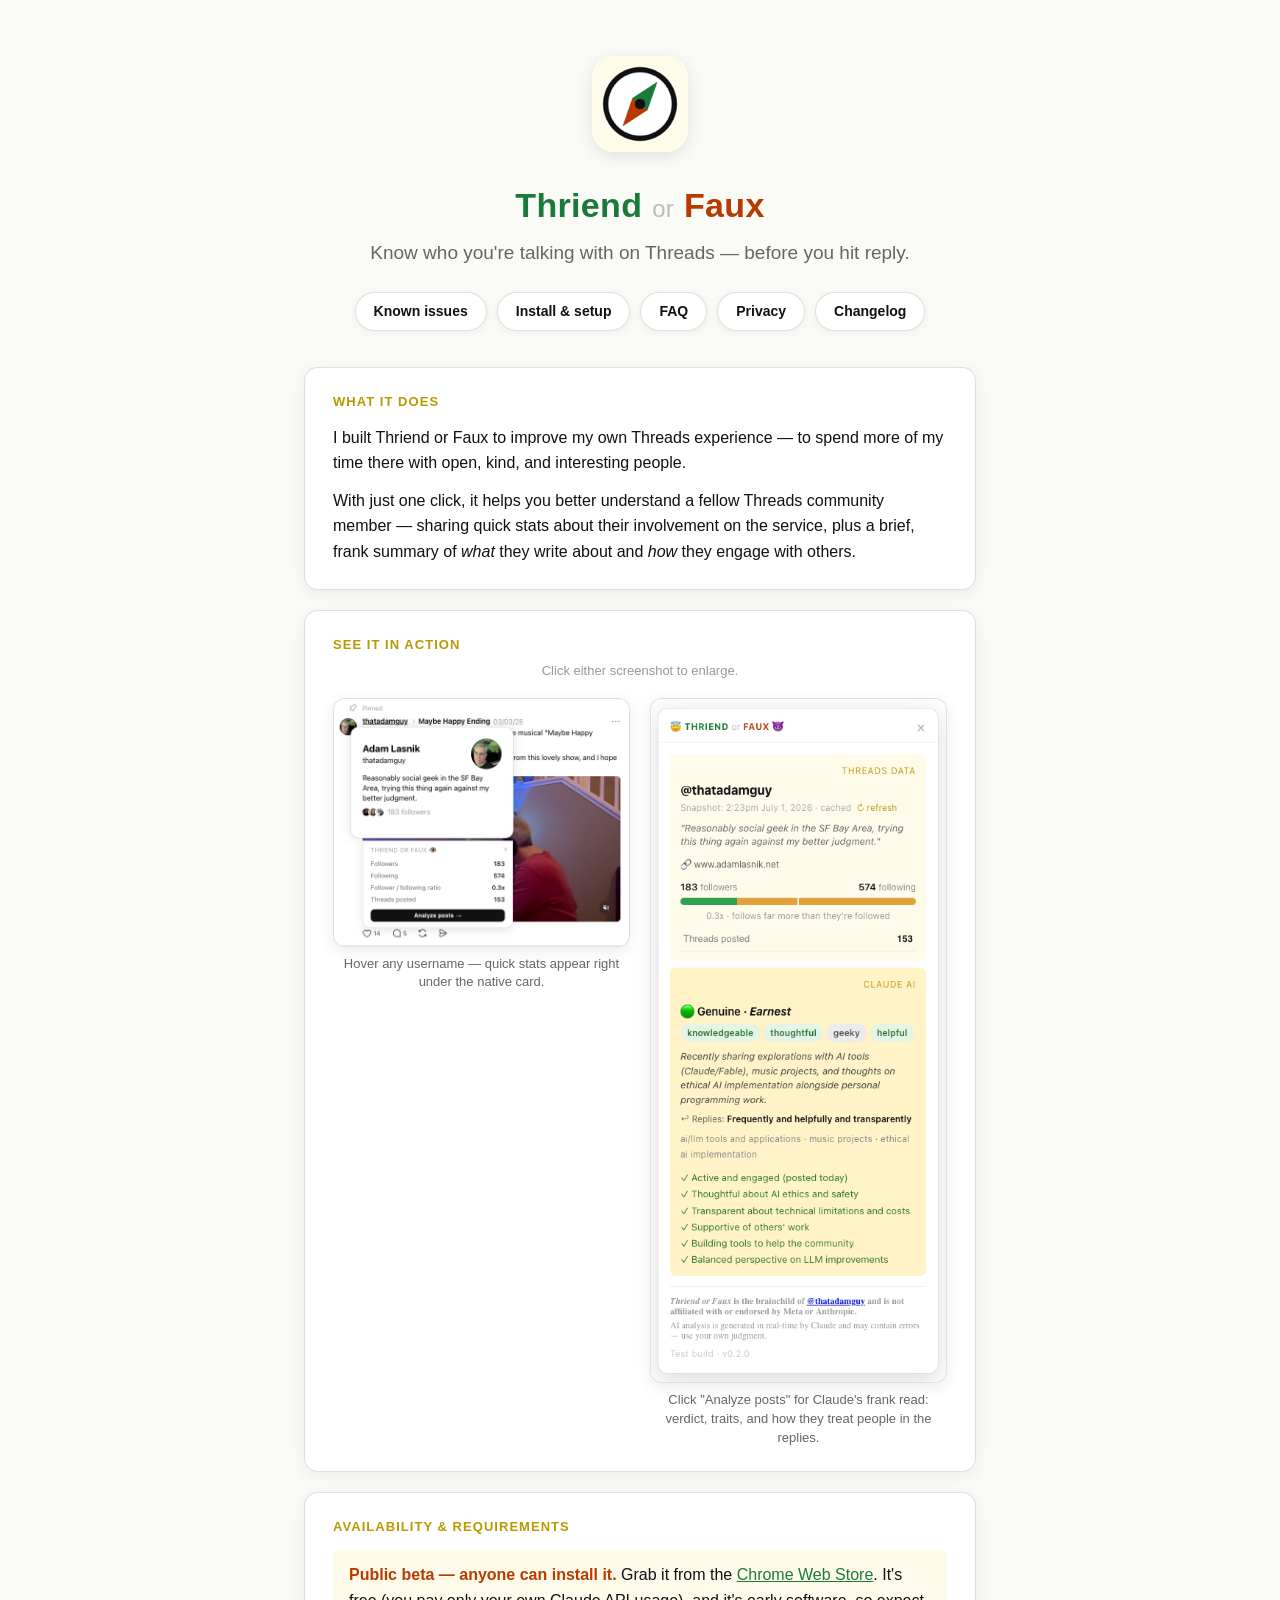
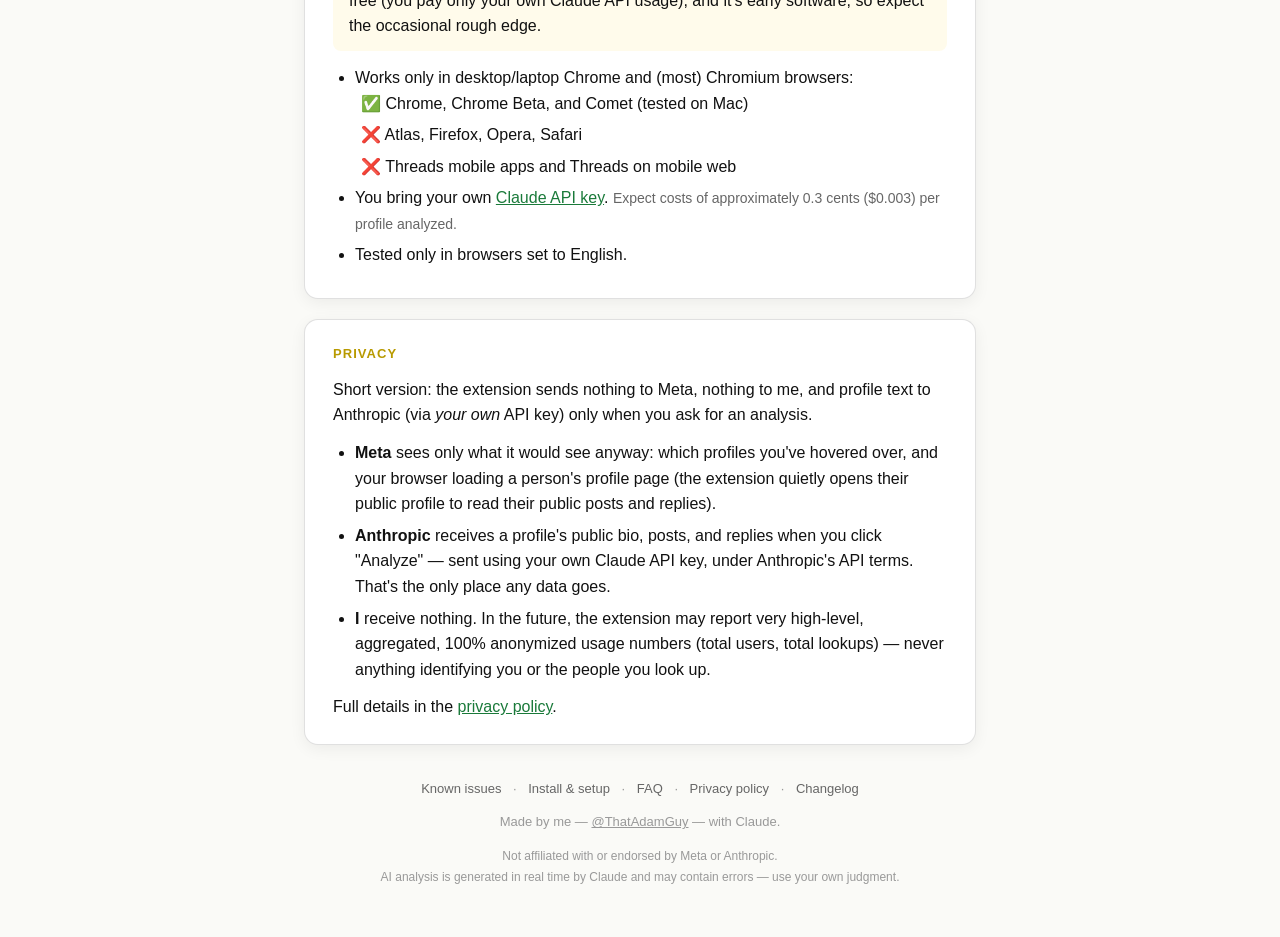
==== commit 540b9e2d: "Site: switch to first-person voice; drop the Confidentiality section Adam's call on the sharing guid" ====
--- a/docs/index.html
+++ b/docs/index.html
@@ -26,8 +26,8 @@
 
   <section>
     <h2>What it does</h2>
-    <p>Improve your Threads experience by interacting more often with open, kind, and interesting people.</p>
-    <p>With just one click, Thriend or Faux helps you better understand a fellow Threads community member — sharing quick stats about their involvement on the service, plus a brief, frank summary of <em>what</em> they write about and <em>how</em> they engage with others.</p>
+    <p>I built Thriend or Faux to improve my own Threads experience — to spend more of my time there with open, kind, and interesting people.</p>
+    <p>With just one click, it helps you better understand a fellow Threads community member — sharing quick stats about their involvement on the service, plus a brief, frank summary of <em>what</em> they write about and <em>how</em> they engage with others.</p>
   </section>
 
   <section>
@@ -72,11 +72,11 @@
 
   <section>
     <h2>Privacy</h2>
-    <p>Short version: the extension sends nothing to Meta, nothing to the extension's author, and profile text to Anthropic (via <em>your own</em> API key) only when you ask for an analysis.</p>
+    <p>Short version: the extension sends nothing to Meta, nothing to me, and profile text to Anthropic (via <em>your own</em> API key) only when you ask for an analysis.</p>
     <ul>
       <li><strong>Meta</strong> sees only what it would see anyway: which profiles you've hovered over, and your browser loading a person's profile page (the extension quietly opens their public profile to read their public posts and replies).</li>
       <li><strong>Anthropic</strong> receives a profile's public bio, posts, and replies when you click "Analyze" — sent using your own Claude API key, under Anthropic's API terms. That's the only place any data goes.</li>
-      <li><strong>The extension's author</strong> receives nothing. In the future, the extension may report very high-level, aggregated, 100% anonymized usage numbers (total users, total lookups) — never anything identifying you or the people you look up.</li>
+      <li><strong>I</strong> receive nothing. In the future, the extension may report very high-level, aggregated, 100% anonymized usage numbers (total users, total lookups) — never anything identifying you or the people you look up.</li>
     </ul>
     <p>Full details in the <a href="privacy.html">privacy policy</a>.</p>
   </section>
@@ -89,7 +89,7 @@
       <a href="privacy.html">Privacy policy</a> ·
       <a href="changelog.html">Changelog</a>
     </nav>
-    <p>Made by <a href="https://www.threads.com/@thatadamguy">@ThatAdamGuy</a> and Claude.</p>
+    <p>Made by me — <a href="https://www.threads.com/@thatadamguy">@ThatAdamGuy</a> — with Claude.</p>
     <p class="disclaimer">Not affiliated with or endorsed by Meta or Anthropic.<br>
     AI analysis is generated in real time by Claude and may contain errors — use your own judgment.</p>
   </footer>
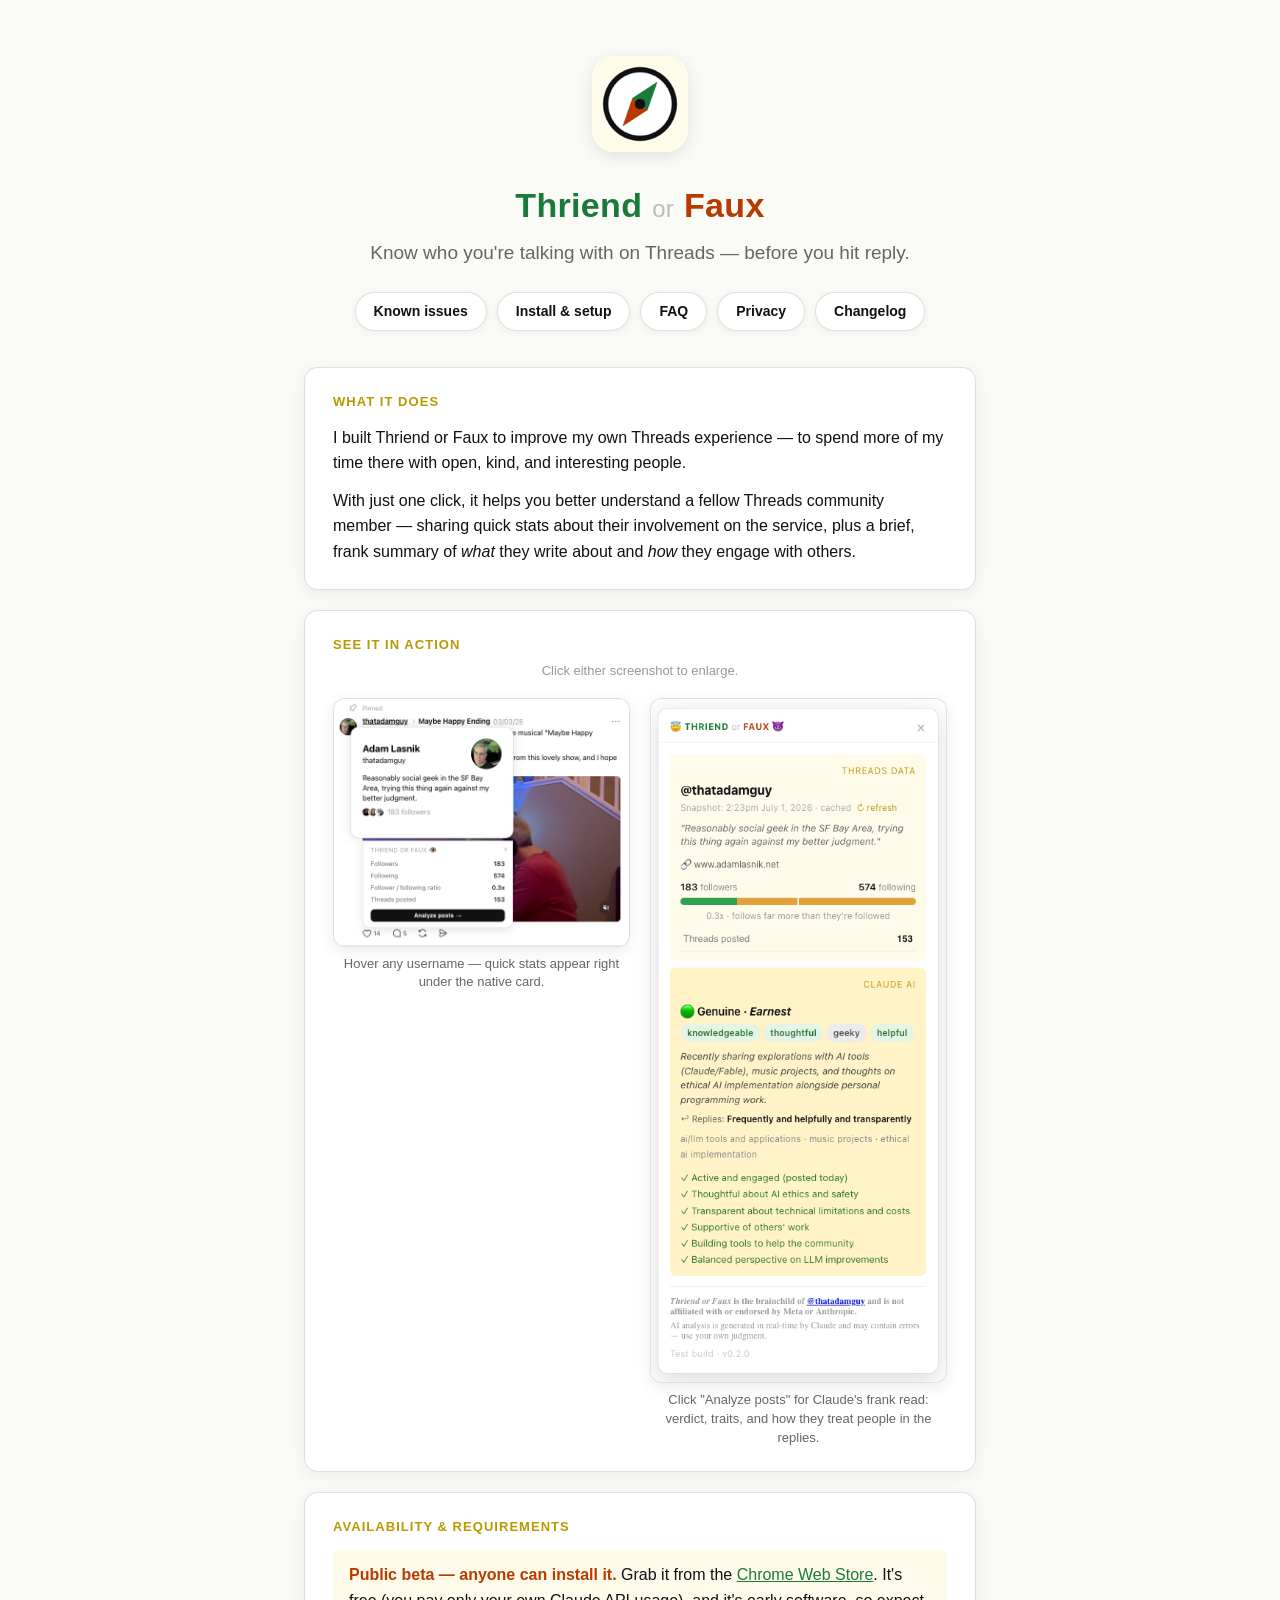
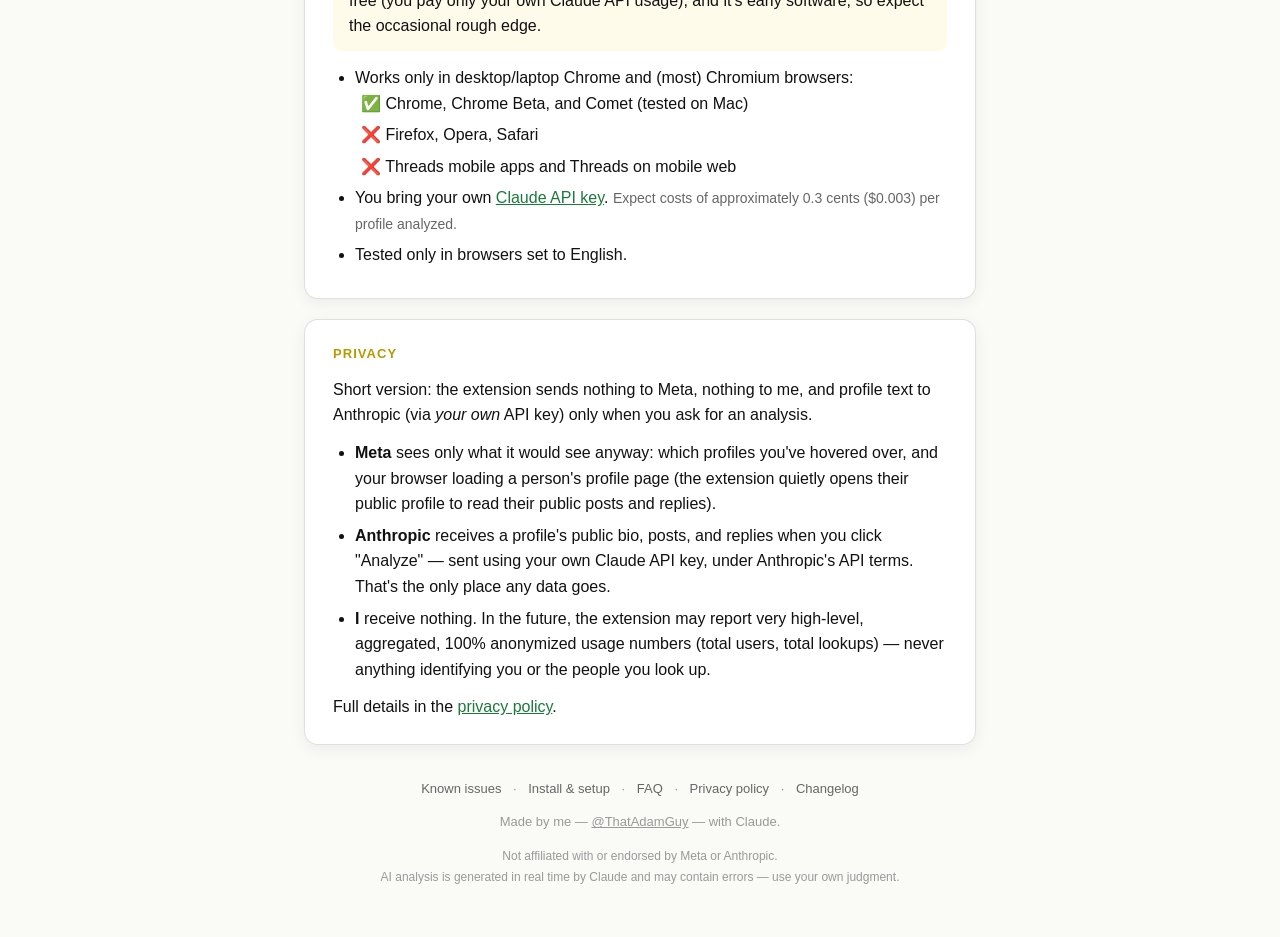
==== commit 6266c414: "Site: drop Atlas from the browser support lists Atlas is deprecated and had few users; listing it as" ====
--- a/docs/index.html
+++ b/docs/index.html
@@ -61,7 +61,7 @@
       <li>Works only in desktop/laptop Chrome and (most) Chromium browsers:
         <ul class="browser-list">
           <li>✅ Chrome, Chrome Beta, and Comet (tested on Mac)</li>
-          <li>❌ Atlas, Firefox, Opera, Safari</li>
+          <li>❌ Firefox, Opera, Safari</li>
           <li>❌ Threads mobile apps and Threads on mobile web</li>
         </ul>
       </li>
